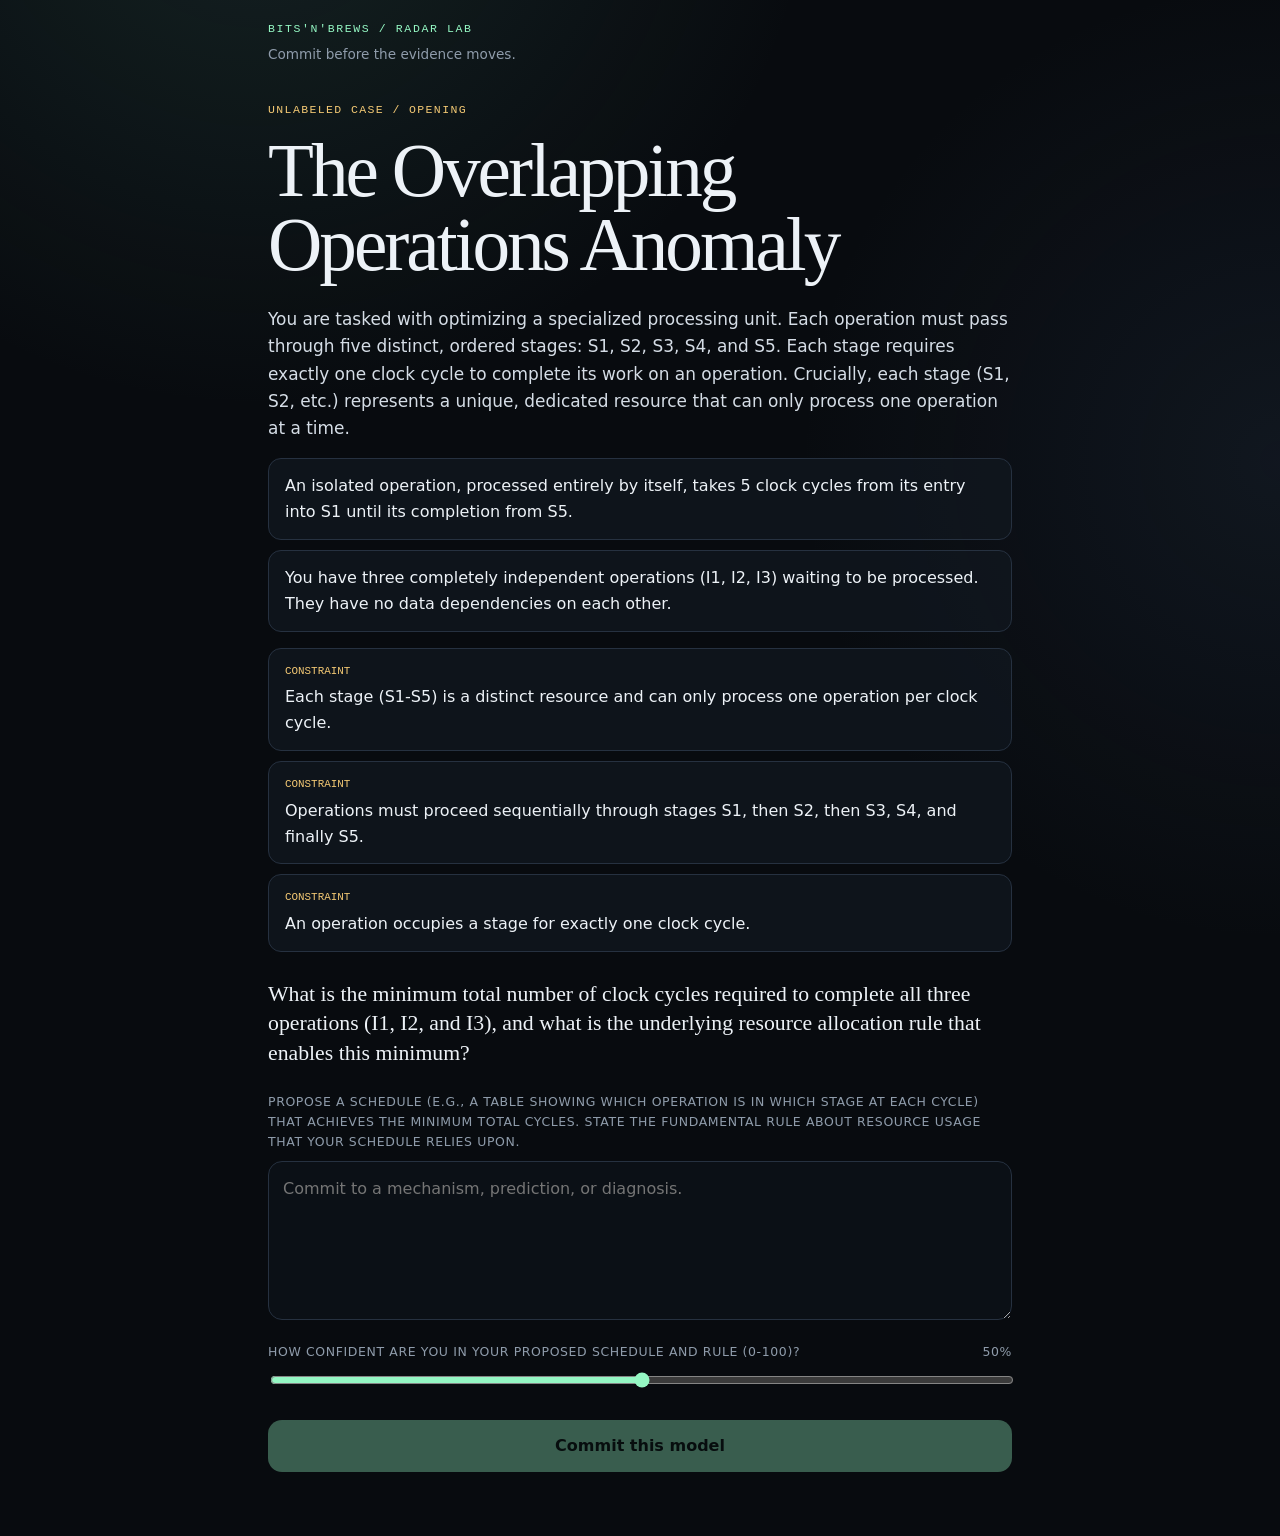
==== learning_lab/index.html @ f0fdbf47 "build learning engine corpus and mystery lab" ====
<!doctype html>
<html lang="en">
  <head>
    <meta charset="utf-8">
    <meta name="viewport" content="width=device-width, initial-scale=1, viewport-fit=cover">
    <meta name="theme-color" content="#080b0f">
    <title>Radar Learning Lab</title>
    <link rel="stylesheet" href="./style.css">
  </head>
  <body>
    <main class="shell">
      <header class="topbar">
        <div>
          <p class="eyebrow">BITS'N'BREWS / RADAR LAB</p>
          <p class="status" id="status">Preparing an investigation…</p>
        </div>
        <button class="ghost-button" id="next-case" type="button" hidden>Next case</button>
      </header>

      <section id="app" aria-live="polite">
        <div class="loading-panel">
          <span class="pulse"></span>
          <p>Loading the first piece of evidence.</p>
        </div>
      </section>
    </main>

    <template id="response-template">
      <div class="response-block">
        <label>Your current model</label>
        <textarea rows="5" placeholder="Commit to a mechanism, prediction, or diagnosis."></textarea>
        <div class="confidence-row">
          <label>Confidence <output>50%</output></label>
          <input type="range" min="0" max="100" value="50">
        </div>
      </div>
    </template>

    <script src="./app.js" defer></script>
  </body>
</html>
---- learning_lab/style.css ----
:root {
  color-scheme: dark;
  --bg: #080b0f;
  --panel: #10151c;
  --panel-2: #151c25;
  --line: #263140;
  --text: #edf2f7;
  --muted: #8f9cab;
  --green: #94f7c3;
  --amber: #f4c974;
  --blue: #8dc8ff;
  --red: #ff9c9c;
  --radius: 18px;
}

* {
  box-sizing: border-box;
}

html {
  background: var(--bg);
}

body {
  margin: 0;
  min-height: 100vh;
  background:
    radial-gradient(circle at 20% -10%, rgba(71, 128, 115, 0.2), transparent 35rem),
    radial-gradient(circle at 100% 30%, rgba(68, 92, 130, 0.14), transparent 30rem),
    var(--bg);
  color: var(--text);
  font-family: Inter, ui-sans-serif, system-ui, -apple-system, BlinkMacSystemFont, "Segoe UI", sans-serif;
  line-height: 1.62;
}

button,
textarea,
input {
  font: inherit;
}

.shell {
  width: min(780px, 100%);
  margin: 0 auto;
  padding: max(20px, env(safe-area-inset-top)) 18px max(64px, env(safe-area-inset-bottom));
}

.topbar {
  display: flex;
  align-items: flex-start;
  justify-content: space-between;
  gap: 18px;
  margin-bottom: 36px;
}

.eyebrow {
  margin: 0 0 4px;
  color: var(--green);
  font-family: "SFMono-Regular", Consolas, "Liberation Mono", monospace;
  font-size: 0.72rem;
  letter-spacing: 0.14em;
}

.status {
  margin: 0;
  color: var(--muted);
  font-size: 0.85rem;
}

.ghost-button,
.hint-button {
  border: 1px solid var(--line);
  border-radius: 999px;
  background: transparent;
  color: var(--muted);
  padding: 8px 13px;
  cursor: pointer;
}

.loading-panel,
.empty-panel {
  min-height: 45vh;
  display: grid;
  place-content: center;
  justify-items: center;
  color: var(--muted);
  text-align: center;
}

.pulse {
  width: 12px;
  height: 12px;
  border-radius: 50%;
  background: var(--green);
  box-shadow: 0 0 0 0 rgba(148, 247, 195, 0.5);
  animation: pulse 1.8s infinite;
}

@keyframes pulse {
  70% { box-shadow: 0 0 0 14px rgba(148, 247, 195, 0); }
  100% { box-shadow: 0 0 0 0 rgba(148, 247, 195, 0); }
}

.case-number,
.section-label {
  color: var(--amber);
  font-family: "SFMono-Regular", Consolas, "Liberation Mono", monospace;
  font-size: 0.72rem;
  letter-spacing: 0.12em;
  text-transform: uppercase;
}

h1 {
  max-width: 18ch;
  margin: 8px 0 24px;
  font-family: Georgia, "Times New Roman", serif;
  font-size: clamp(2.25rem, 8vw, 4.7rem);
  font-weight: 500;
  letter-spacing: -0.04em;
  line-height: 0.98;
}

h2 {
  margin: 8px 0 16px;
  font-family: Georgia, "Times New Roman", serif;
  font-size: clamp(1.65rem, 5vw, 2.6rem);
  font-weight: 500;
  line-height: 1.14;
}

h3 {
  margin: 0 0 10px;
  font-size: 1rem;
}

p {
  margin: 0 0 15px;
}

.lede {
  color: #d5dde6;
  font-size: 1.06rem;
}

.fact-grid,
.constraint-list,
.mechanism-list,
.detail-list {
  display: grid;
  gap: 10px;
  padding: 0;
  list-style: none;
}

.fact,
.constraint-list li,
.mechanism-step,
.detail-card {
  border: 1px solid var(--line);
  border-radius: 13px;
  background: rgba(17, 23, 31, 0.76);
  padding: 14px 16px;
}

.constraint-list li::before {
  content: "constraint";
  display: block;
  margin-bottom: 4px;
  color: var(--amber);
  font-family: "SFMono-Regular", Consolas, monospace;
  font-size: 0.68rem;
  text-transform: uppercase;
}

.question {
  margin: 28px 0 18px;
  color: var(--text);
  font-family: Georgia, "Times New Roman", serif;
  font-size: 1.36rem;
  line-height: 1.35;
}

.response-block {
  margin: 24px 0;
}

.response-block > label,
.confidence-row label {
  display: block;
  margin-bottom: 8px;
  color: var(--muted);
  font-size: 0.78rem;
  letter-spacing: 0.05em;
  text-transform: uppercase;
}

textarea {
  width: 100%;
  resize: vertical;
  border: 1px solid var(--line);
  border-radius: 14px;
  outline: none;
  background: #0b1016;
  color: var(--text);
  padding: 14px;
}

textarea:focus {
  border-color: var(--green);
  box-shadow: 0 0 0 3px rgba(148, 247, 195, 0.08);
}

.confidence-row {
  margin-top: 14px;
}

.confidence-row label {
  display: flex;
  justify-content: space-between;
}

input[type="range"] {
  width: 100%;
  accent-color: var(--green);
}

.primary-button {
  width: 100%;
  border: 0;
  border-radius: 14px;
  background: var(--green);
  color: #07120d;
  padding: 13px 18px;
  font-weight: 750;
  cursor: pointer;
}

.primary-button:disabled {
  cursor: not-allowed;
  opacity: 0.35;
}

.beat {
  margin-top: 44px;
  border-top: 1px solid var(--line);
  padding-top: 32px;
}

.evidence {
  border-left: 3px solid var(--blue);
  background: rgba(64, 108, 148, 0.12);
  padding: 16px 18px;
}

.evidence > :first-child {
  margin-top: 0;
}

.evidence > :last-child {
  margin-bottom: 0;
}

.evidence-table {
  width: 100%;
  margin: 18px 0;
  border-collapse: collapse;
  font-family: "SFMono-Regular", Consolas, monospace;
  font-size: 0.82rem;
}

.evidence-table th,
.evidence-table td {
  border: 1px solid var(--line);
  padding: 8px 10px;
  text-align: center;
}

.evidence-table th {
  color: var(--green);
  background: rgba(8, 14, 20, 0.55);
}

.hint-stack {
  display: grid;
  gap: 8px;
  margin: 14px 0;
}

.hint {
  border-left: 2px solid var(--amber);
  color: #c9d1da;
  padding: 8px 12px;
}

.intermission {
  min-height: 72vh;
  display: grid;
  align-content: center;
  text-align: center;
}

.intermission h2 {
  font-size: clamp(2.4rem, 10vw, 5.6rem);
}

.reveal {
  animation: reveal-in 520ms ease-out;
}

@keyframes reveal-in {
  from { opacity: 0; transform: translateY(18px); }
  to { opacity: 1; transform: translateY(0); }
}

.reveal-section {
  margin: 52px 0;
}

.equation {
  overflow-x: auto;
  border: 1px solid var(--line);
  border-radius: 13px;
  background: #090d12;
  color: var(--green);
  padding: 14px 16px;
  font-family: "SFMono-Regular", Consolas, monospace;
}

.transfer-card,
.frontier-card {
  margin: 20px 0;
  border: 1px solid var(--line);
  border-radius: var(--radius);
  background: var(--panel);
  padding: 20px;
}

.solution {
  margin-top: 16px;
  border-top: 1px solid var(--line);
  padding-top: 16px;
}

.memory-handle {
  border: 1px solid rgba(148, 247, 195, 0.35);
  border-radius: var(--radius);
  background: rgba(148, 247, 195, 0.07);
  padding: 20px;
}

@media (max-width: 520px) {
  .shell {
    padding-inline: 15px;
  }

  .topbar {
    margin-bottom: 25px;
  }
}
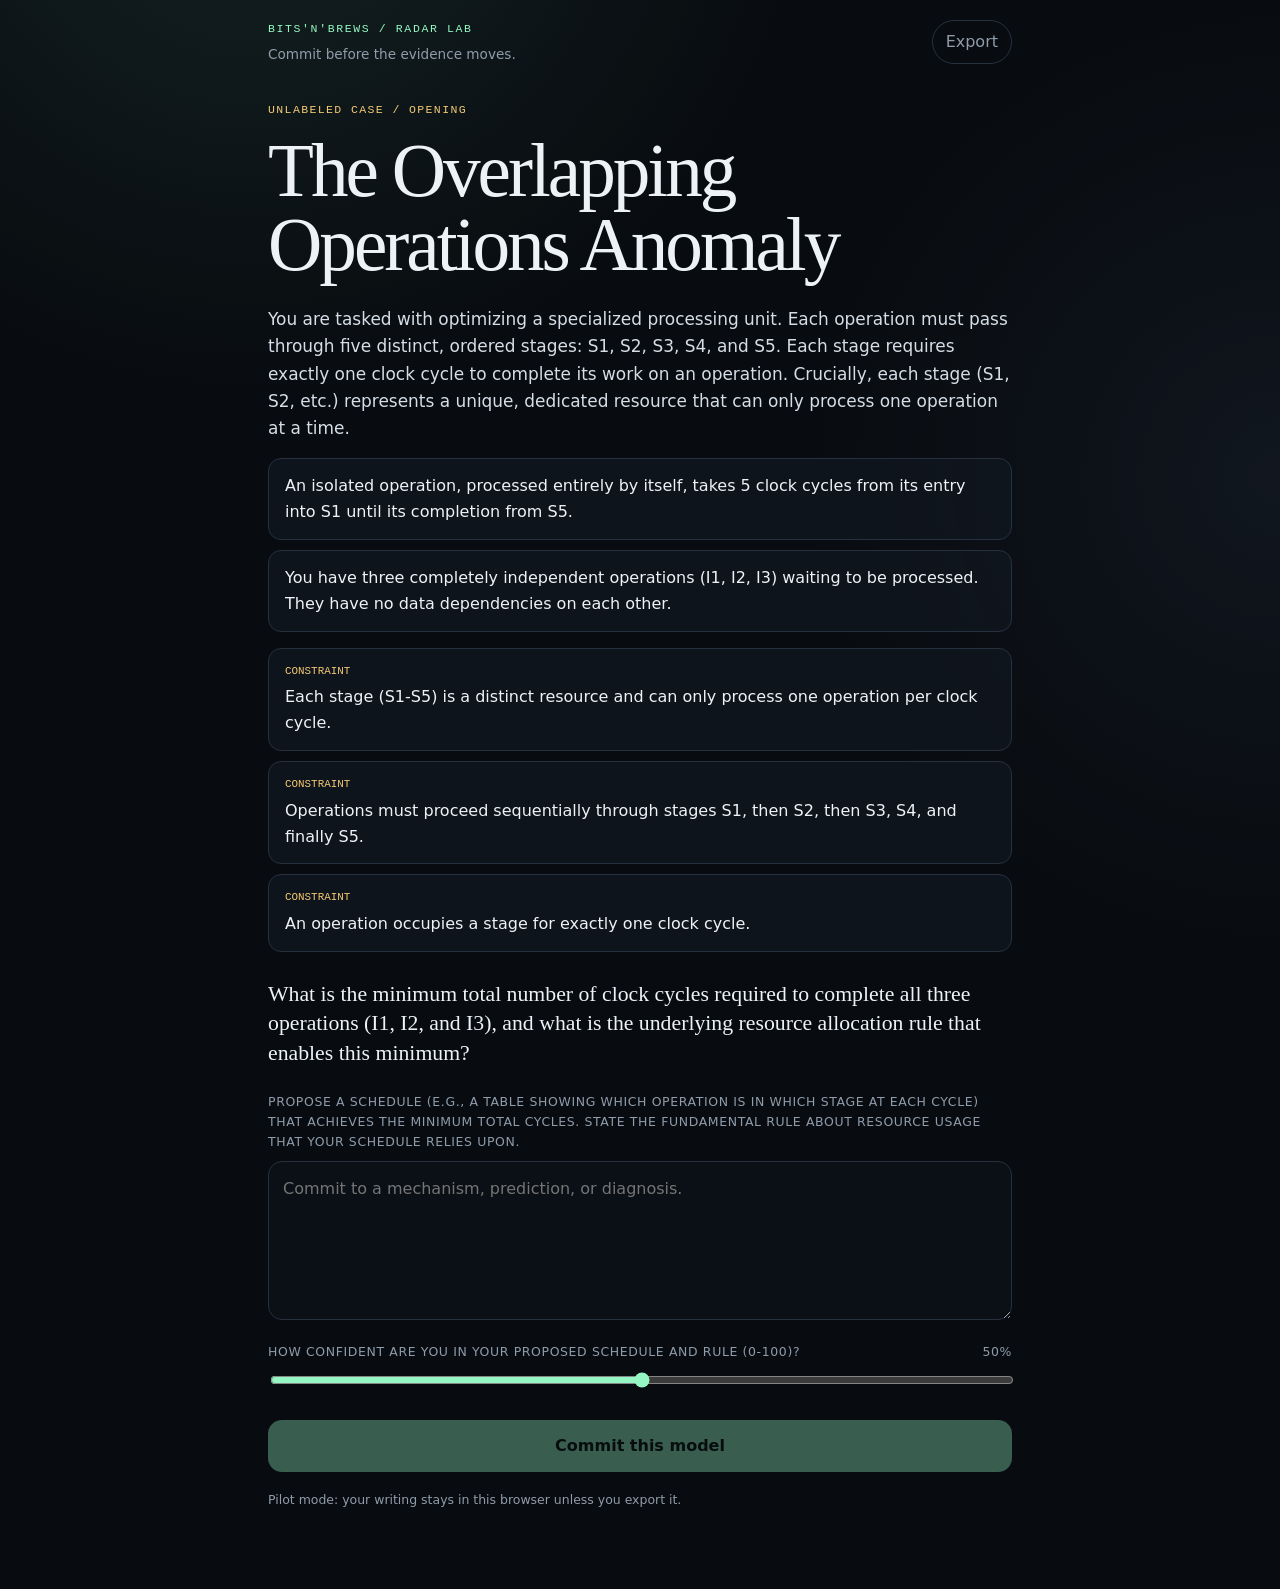
==== commit 259c8fed: "persist learning lab pilot progress" ====
--- a/learning_lab/index.html
+++ b/learning_lab/index.html
@@ -14,7 +14,10 @@
           <p class="eyebrow">BITS'N'BREWS / RADAR LAB</p>
           <p class="status" id="status">Preparing an investigation…</p>
         </div>
-        <button class="ghost-button" id="next-case" type="button" hidden>Next case</button>
+        <div class="topbar-actions">
+          <button class="ghost-button" id="export-data" type="button">Export</button>
+          <button class="ghost-button" id="next-case" type="button" hidden>Next case</button>
+        </div>
       </header>
 
       <section id="app" aria-live="polite">
--- a/learning_lab/style.css
+++ b/learning_lab/style.css
@@ -67,6 +67,13 @@
   font-size: 0.85rem;
 }
 
+.topbar-actions {
+  display: flex;
+  flex-wrap: wrap;
+  justify-content: flex-end;
+  gap: 8px;
+}
+
 .ghost-button,
 .hint-button {
   border: 1px solid var(--line);
@@ -299,6 +306,40 @@
   text-align: center;
 }
 
+.review-panel {
+  min-height: 68vh;
+  display: grid;
+  align-content: center;
+}
+
+.review-due {
+  display: inline-flex;
+  width: fit-content;
+  border: 1px solid rgba(244, 201, 116, 0.35);
+  border-radius: 999px;
+  background: rgba(244, 201, 116, 0.08);
+  color: var(--amber);
+  padding: 6px 10px;
+  font-family: "SFMono-Regular", Consolas, monospace;
+  font-size: 0.74rem;
+}
+
+.privacy-note {
+  margin-top: 18px;
+  color: var(--muted);
+  font-size: 0.78rem;
+}
+
+@media (max-width: 520px) {
+  .topbar {
+    align-items: flex-start;
+  }
+
+  .topbar-actions {
+    max-width: 8rem;
+  }
+}
+
 .intermission h2 {
   font-size: clamp(2.4rem, 10vw, 5.6rem);
 }
